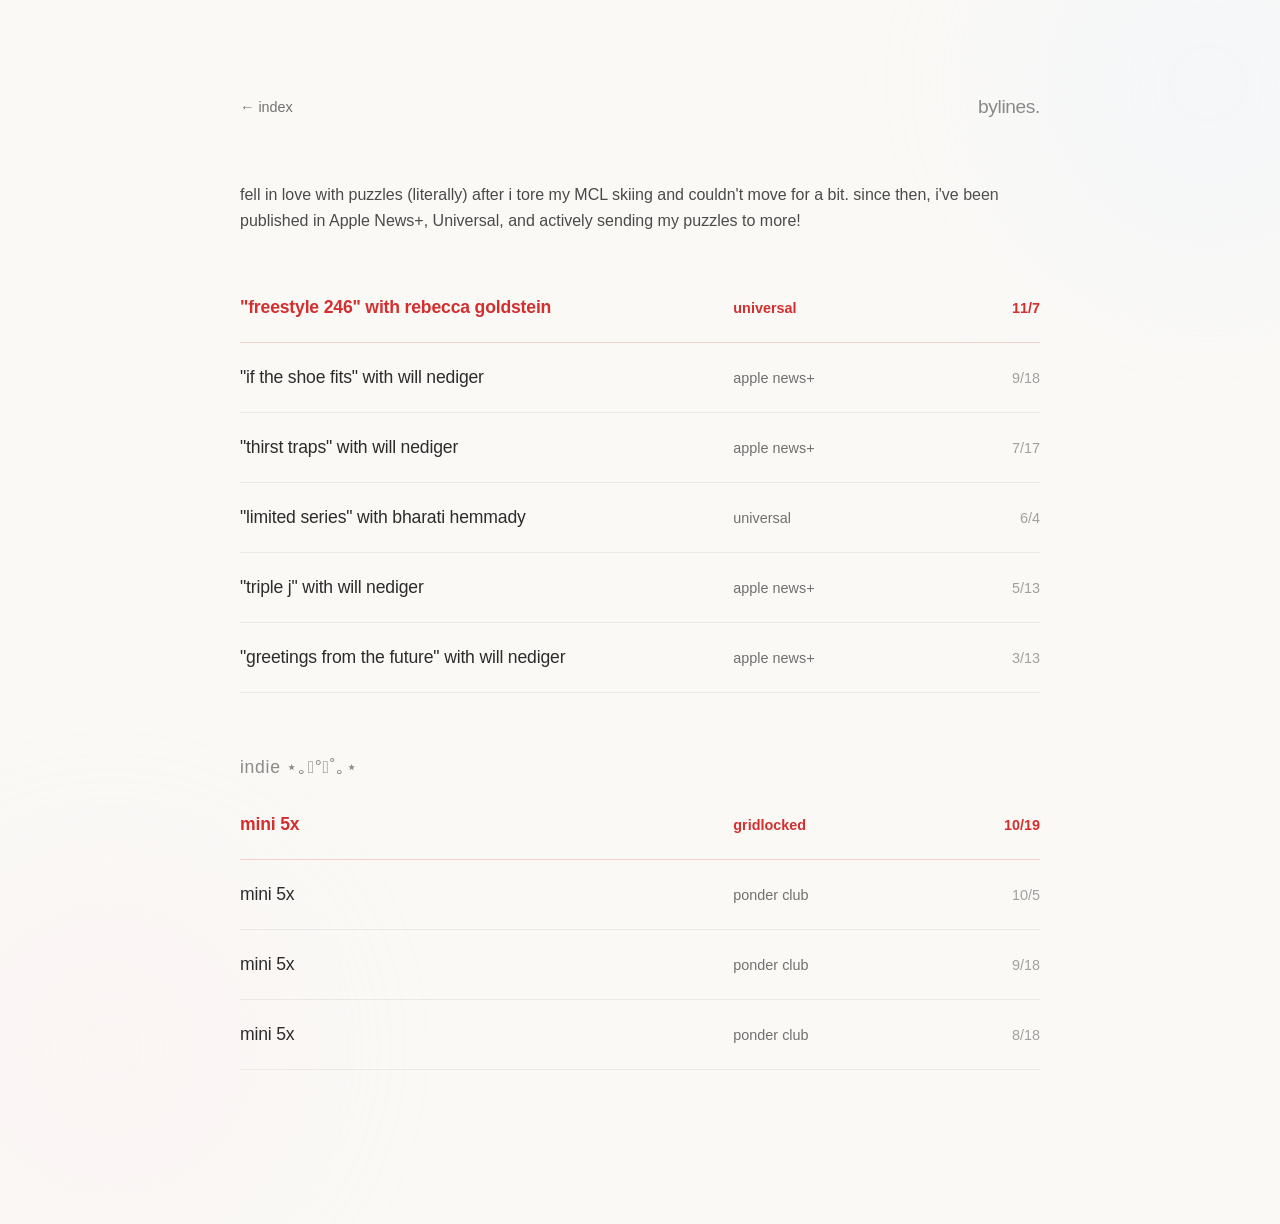
==== portfolio.html @ 16ce3bc5 "Update portfolio.html" ====
<!DOCTYPE html>
<html lang="en">

<head>
    <meta charset="UTF-8">
    <meta name="viewport" content="width=device-width, initial-scale=1.0">
    <title>Portfolio — Namita Shashidhar</title>
    <style>
        * {
            margin: 0;
            padding: 0;
            box-sizing: border-box;
        }

        body {
            background-color: #faf9f6;
            color: #1a1a1a;
            font-family: -apple-system, BlinkMacSystemFont, "Segoe UI", Roboto, sans-serif;
            min-height: 100vh;
            padding: 6rem 2rem;
            position: relative;
            overflow-x: hidden;
        }

        .nav-header {
            max-width: 800px;
            margin: 0 auto 4rem auto;
            display: flex;
            justify-content: space-between;
            align-items: center;
            z-index: 10;
            position: relative;
        }

        .back-btn {
            color: #1a1a1a;
            text-decoration: none;
            font-size: 0.9rem;
            font-weight: 500;
            transition: transform 0.2s ease, opacity 0.2s ease;
            opacity: 0.6;
        }

        .back-btn:hover {
            transform: translateX(-3px);
            opacity: 1;
        }

        .page-title {
            font-size: 1.2rem;
            font-weight: 500;
            letter-spacing: -0.02em;
            color: #8a8a8a;
        }

        .portfolio-list,
        .puzzle-list {
            max-width: 800px;
            margin: 0 auto;
            display: flex;
            flex-direction: column;
            z-index: 10;
            position: relative;
        }

        .article-row {
            display: grid;
            grid-template-columns: 2fr 1fr 60px;
            align-items: center;
            padding: 1.5rem 0;
            border-bottom: 1px solid rgba(0, 0, 0, 0.06);
            text-decoration: none;
            color: inherit;
            transition: transform 0.2s ease, padding-left 0.2s ease;
        }

        .article-row.featured {
            border-bottom-color: rgba(211, 47, 47, 0.2);
        }

        .article-row.featured .article-title {
            color: #d32f2f;
            font-weight: 700;
            background: none;
            -webkit-text-fill-color: initial;
        }

        .article-row.featured .byline {
            color: #d32f2f;
            font-weight: 600;
        }

        .article-row.featured .date {
            color: #d32f2f;
            font-weight: 600;
        }

        @media (min-width: 769px) {
            .article-row:hover {
                padding-left: 0.5rem;
                background: linear-gradient(
                    90deg,
                    rgba(0, 0, 0, 0.01) 0%,
                    rgba(0, 0, 0, 0) 100%
                );
            }

            .article-row:hover .article-title {
                color: #000000;
            }

            .article-row.featured:hover .article-title {
                color: #d32f2f;
            }

            .article-row:hover .date {
                color: #1a1a1a;
            }

            .article-row.featured:hover .date {
                color: #d32f2f;
            }
        }

        .article-title {
            font-size: 1.1rem;
            font-weight: 500;
            letter-spacing: -0.01em;
            color: #2c2c2c;
            padding-right: 2rem;
            transition: color 0.2s ease;
        }

        .byline {
            font-size: 0.9rem;
            color: #707070;
            font-weight: 400;
        }

        .date {
            font-size: 0.9rem;
            color: #a0a0a0;
            text-align: right;
            font-variant-numeric: tabular-nums;
            transition: color 0.2s ease;
        }

        /* Section heading */
        .section-label {
            max-width: 800px;
            margin: 4rem auto 0.75rem auto;
            font-size: 1.1rem;
            color: #8a8a8a;
            text-transform: lowercase;
            letter-spacing: 0.04em;
        }

        .floating-shape {
            position: absolute;
            border-radius: 50%;
            filter: blur(80px);
            opacity: 0.2;
            z-index: 1;
        }

        .shape1 {
            width: 400px;
            height: 400px;
            background: #e3edff;
            top: -10%;
            right: -10%;
            animation: floatAround 25s infinite alternate ease-in-out;
        }

        .shape2 {
            width: 350px;
            height: 350px;
            background: #ffe3ec;
            bottom: -5%;
            left: -5%;
            animation: floatAround 30s infinite alternate-reverse ease-in-out;
        }

        @keyframes floatAround {
            0% {
                transform: translate(0, 0) rotate(0deg);
            }

            50% {
                transform: translate(30px, 30px) rotate(180deg);
            }

            100% {
                transform: translate(-15px, 15px) rotate(360deg);
            }
        }

        @media (max-width: 768px) {
            body {
                padding: 3rem 1.5rem;
            }

            .nav-header {
                margin-bottom: 2rem;
            }

            .article-row {
                grid-template-columns: 1fr;
                gap: 0.4rem;
                padding: 1.25rem 0;
            }

            .date {
                text-align: left;
                font-size: 0.8rem;
            }

            .byline {
                font-size: 0.85rem;
            }

            .section-label {
                margin-top: 3rem;
                font-size: 1.1rem;
            }
        }
    </style>
</head>

<body>

    <div class="floating-shape shape1"></div>
    <div class="floating-shape shape2"></div>

    <header class="nav-header">
        <a href="index.html" class="back-btn">← index</a>
        <h1 class="page-title">bylines.</h1>
    </header>

    <p style="
        max-width: 800px;
        margin: 0 auto 2.5rem auto;
        font-size: 1rem;
        color: #4a4a4a;
        line-height: 1.6;
    ">
        fell in love with puzzles (literally) after i tore my MCL skiing and couldn't move for a bit. since then, i've been published in Apple News+, Universal, and actively sending my puzzles to more!
    </p>

    <main class="portfolio-list">

        <a 
            href="" 
            class="article-row featured"
            target="_blank"
            rel="noopener noreferrer"
        >
            <h2 class="article-title">"freestyle 246" with rebecca goldstein</h2>
            <span class="byline">universal</span>
            <span class="date">11/7</span>
        </a>

        <a 
            href="https://apple.news/JGdBl8bDhQVa5fqOhWgiktg" 
            class="article-row"
            target="_blank"
            rel="noopener noreferrer"
        >
            <h2 class="article-title">"if the shoe fits" with will nediger</h2>
            <span class="byline">apple news+</span>
            <span class="date">9/18</span>
        </a>

        <a 
            href="https://apple.news/JGdBl8bDhQVa5fqOhWgiktg" 
            class="article-row"
            target="_blank"
            rel="noopener noreferrer"
        >
            <h2 class="article-title">"thirst traps" with will nediger</h2>
            <span class="byline">apple news+</span>
            <span class="date">7/17</span>
        </a>

        <a href="#" class="article-row">
            <h2 class="article-title">"limited series" with bharati hemmady</h2>
            <span class="byline">universal</span>
            <span class="date">6/4</span>
        </a>

        <a 
            href="https://apple.news/JgFRftgpQSh2XU2IUOKPrVg" 
            class="article-row"
            target="_blank"
            rel="noopener noreferrer"
        >
            <h2 class="article-title">"triple j" with will nediger</h2>
            <span class="byline">apple news+</span>
            <span class="date">5/13</span>
        </a>

        <a 
            href="https://apple.news/J2Wm60hFoTzG8KmAn9UJ8fQ" 
            class="article-row"
            target="_blank"
            rel="noopener noreferrer"
        >
            <h2 class="article-title">"greetings from the future" with will nediger</h2>
            <span class="byline">apple news+</span>
            <span class="date">3/13</span>
        </a>

    </main>

    <p class="section-label">
        indie ⋆｡𖦹°⭒˚｡⋆
    </p>

    <main class="puzzle-list">

        <a
            href="#"
            class="article-row featured"
        >
            <h2 class="article-title">mini 5x</h2>
            <span class="byline">gridlocked</span>
            <span class="date">10/19</span>
        </a>

        <a 
            href="https://ponderclub.co/mini-5x5/10-05-2026"
            class="article-row"
            target="_blank"
            rel="noopener noreferrer"
        >
            <h2 class="article-title">mini 5x</h2>
            <span class="byline">ponder club</span>
            <span class="date">10/5</span>
        </a>

        <a 
            href="https://ponderclub.co/mini-5x5/09-18-2026"
            class="article-row"
            target="_blank"
            rel="noopener noreferrer"
        >
            <h2 class="article-title">mini 5x</h2>
            <span class="byline">ponder club</span>
            <span class="date">9/18</span>
        </a>

        <a
            href="https://ponderclub.co/mini-5x5/08-18-2026"
            class="article-row"
            target="_blank"
            rel="noopener noreferrer"
        >
            <h2 class="article-title">mini 5x</h2>
            <span class="byline">ponder club</span>
            <span class="date">8/18</span>
        </a>

    </main>

</body>

</html>
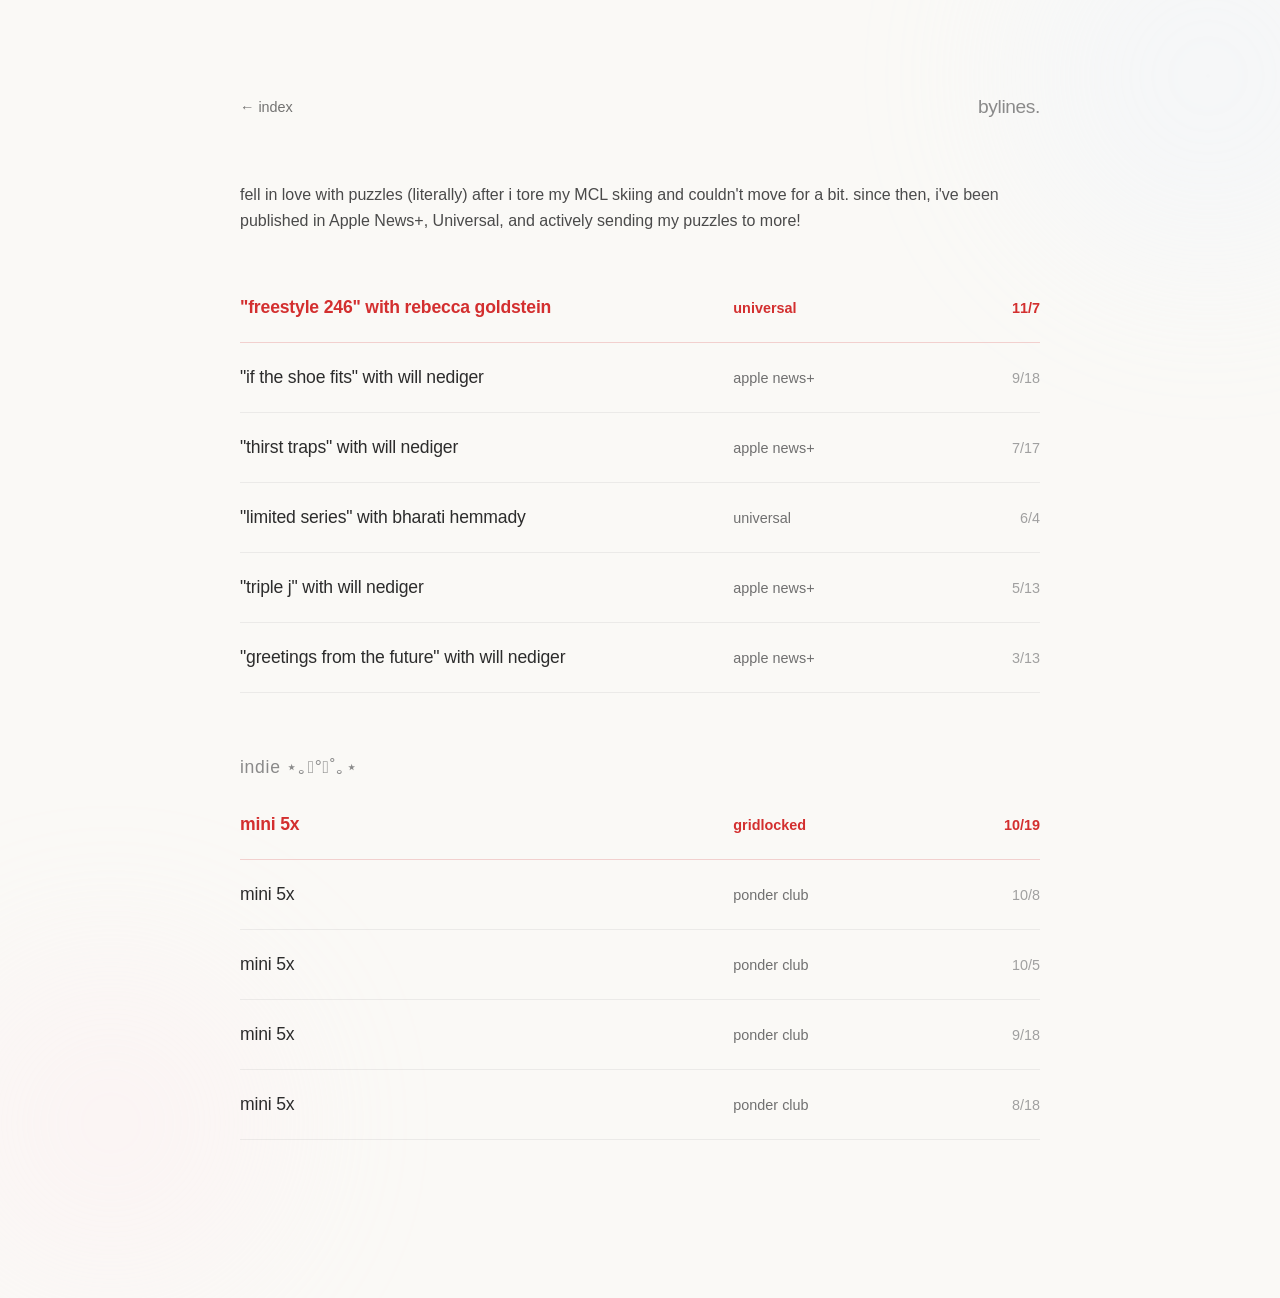
==== commit 80189726: "Update portfolio.html" ====
--- a/portfolio.html
+++ b/portfolio.html
@@ -327,6 +327,16 @@
             <span class="date">10/19</span>
         </a>
 
+         <a 
+            href="https://ponderclub.co/mini-5x5/10-08-2026"
+            class="article-row"
+            target="_blank"
+            rel="noopener noreferrer"
+        >
+            <h2 class="article-title">mini 5x</h2>
+            <span class="byline">ponder club</span>
+            <span class="date">10/8</span>
+        </a>
         <a 
             href="https://ponderclub.co/mini-5x5/10-05-2026"
             class="article-row"
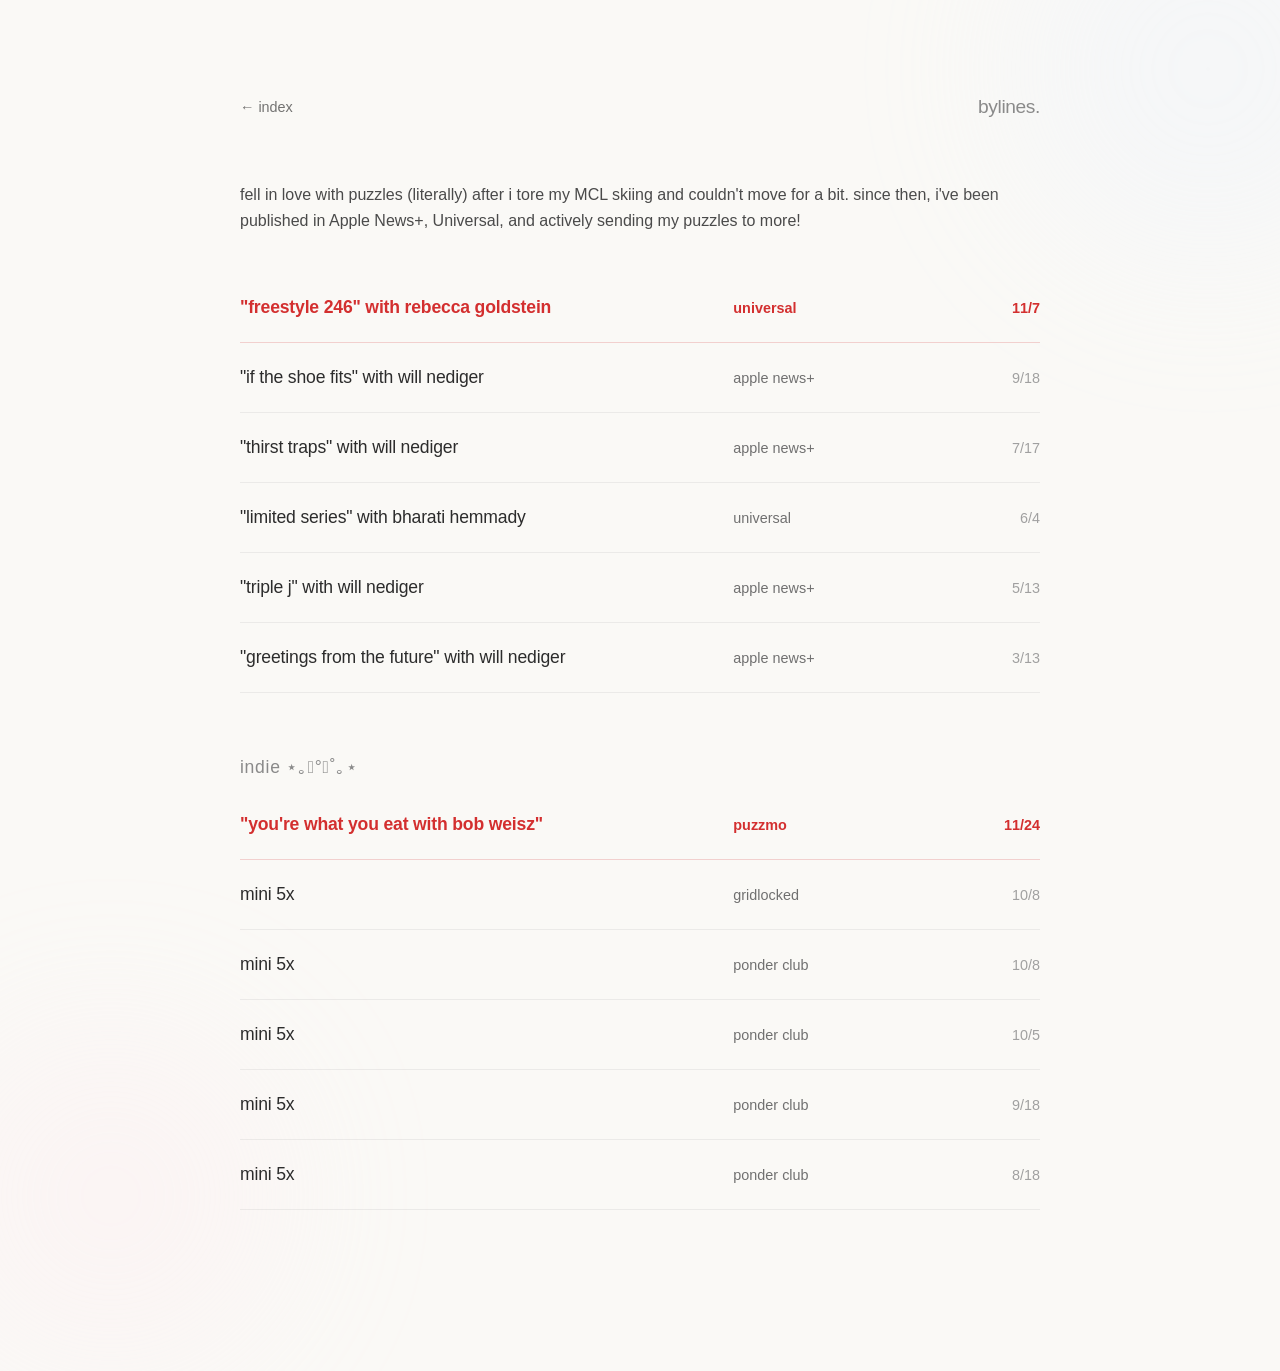
==== commit a31ef47d: "Update portfolio.html" ====
--- a/portfolio.html
+++ b/portfolio.html
@@ -261,7 +261,7 @@
         </a>
 
         <a 
-            href="https://apple.news/JGdBl8bDhQVa5fqOhWgiktg" 
+            href="https://apple.news/J_jizL1T-RFmOpnNCob130w" 
             class="article-row"
             target="_blank"
             rel="noopener noreferrer"
@@ -319,12 +319,23 @@
     <main class="puzzle-list">
 
         <a
-            href="#"
+            href=""
             class="article-row featured"
         >
+            <h2 class="article-title">"you're what you eat with bob weisz"</h2>
+            <span class="byline">puzzmo</span>
+            <span class="date">11/24</span>
+        </a>
+        
+        <a 
+            href="https://gridlockedxw.com/puzzles/2026-10-19-mini-10-19.html"
+            class="article-row"
+            target="_blank"
+            rel="noopener noreferrer"
+        >
             <h2 class="article-title">mini 5x</h2>
             <span class="byline">gridlocked</span>
-            <span class="date">10/19</span>
+            <span class="date">10/8</span>
         </a>
 
          <a 
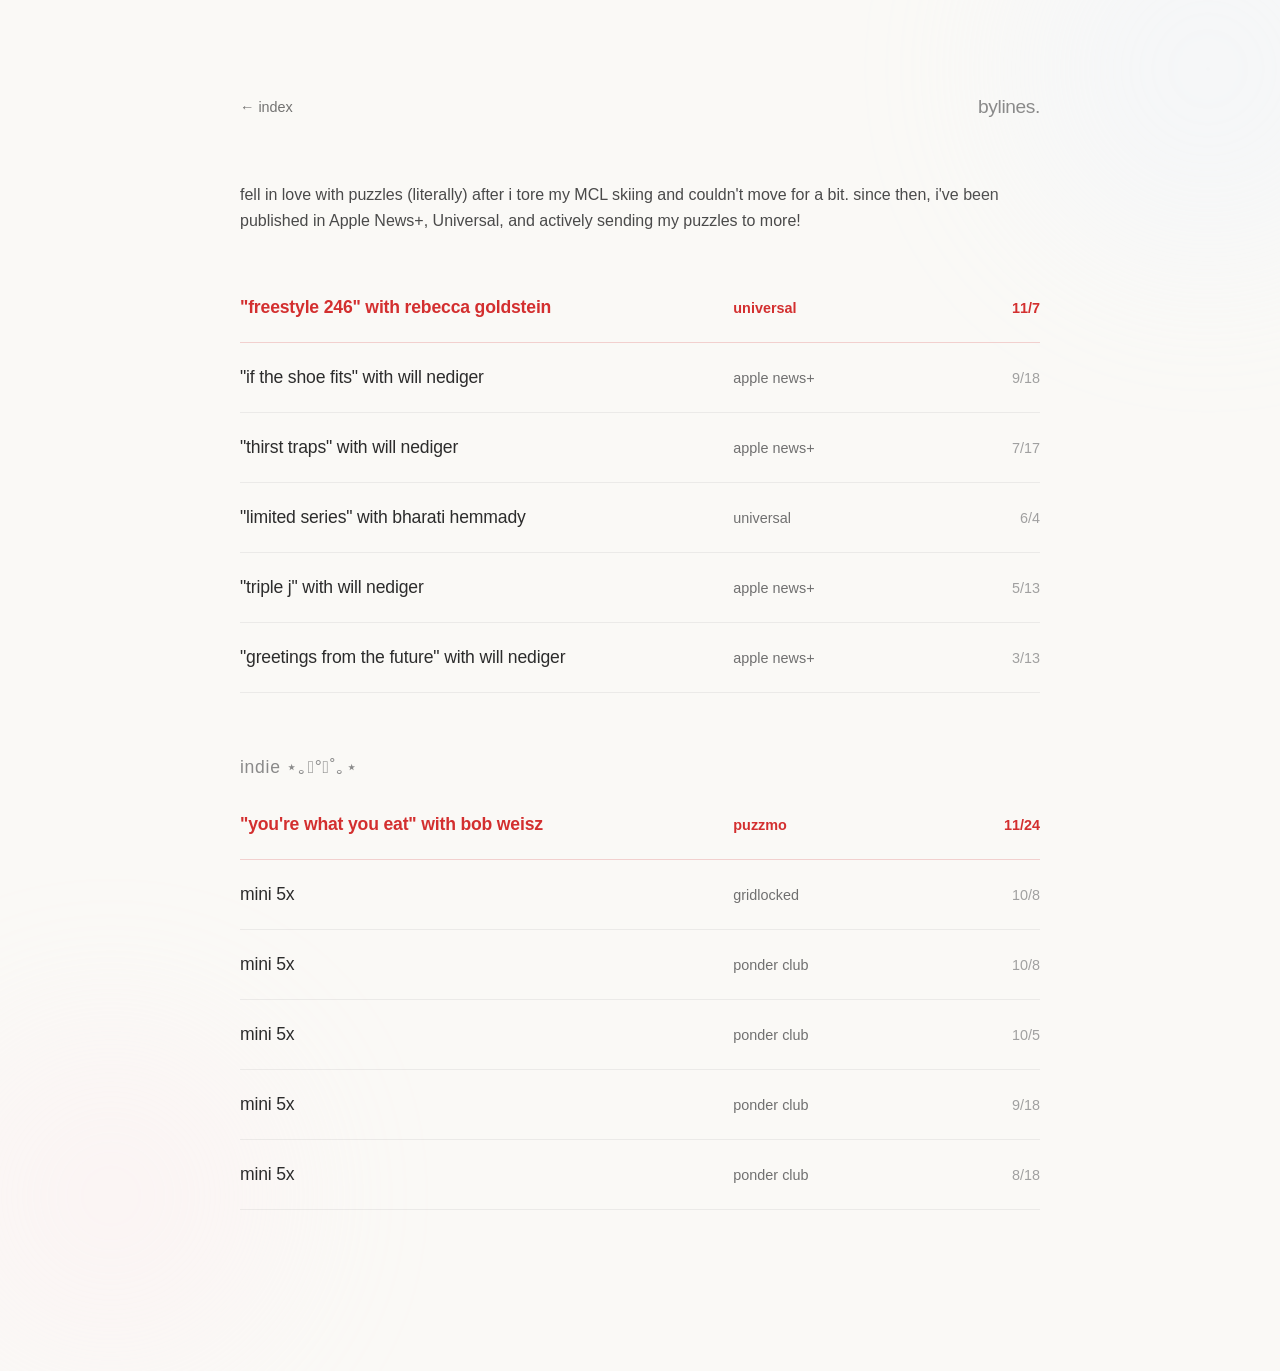
==== commit ae66ae3a: "Update portfolio.html" ====
--- a/portfolio.html
+++ b/portfolio.html
@@ -322,7 +322,7 @@
             href=""
             class="article-row featured"
         >
-            <h2 class="article-title">"you're what you eat with bob weisz"</h2>
+            <h2 class="article-title">"you're what you eat" with bob weisz</h2>
             <span class="byline">puzzmo</span>
             <span class="date">11/24</span>
         </a>
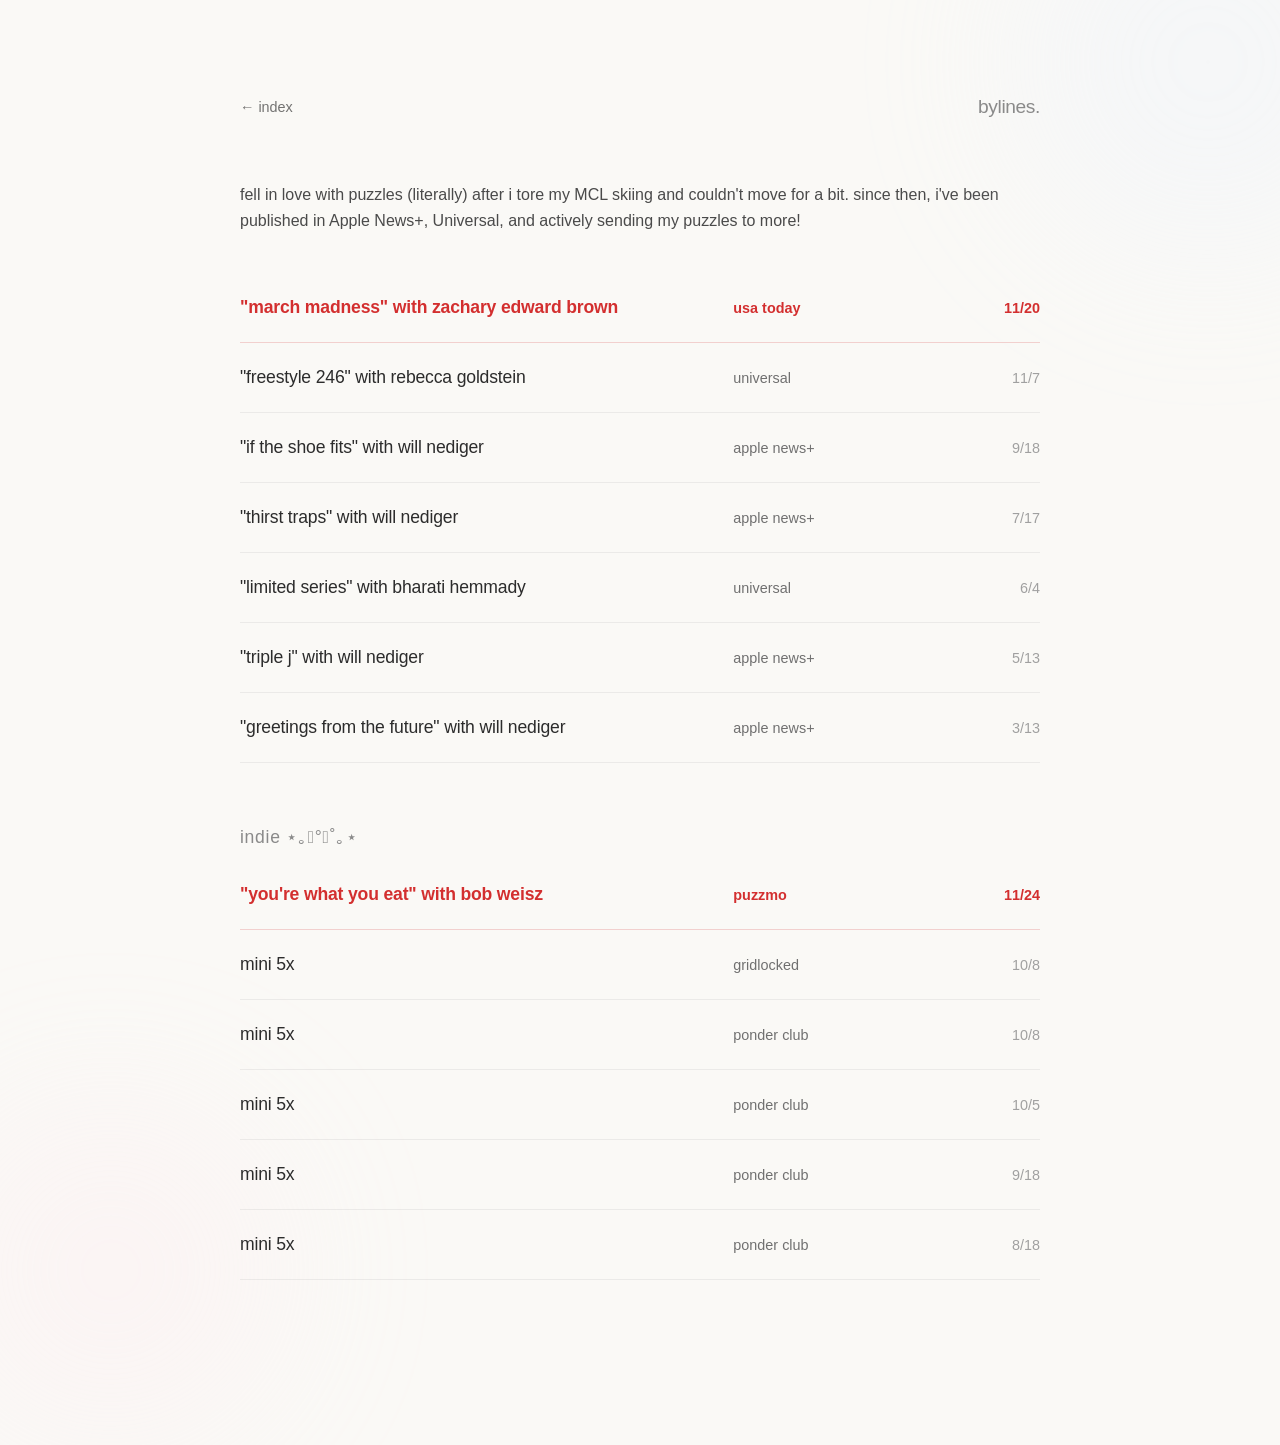
==== commit f0e38b9a: "Update portfolio.html" ====
--- a/portfolio.html
+++ b/portfolio.html
@@ -255,6 +255,16 @@
             target="_blank"
             rel="noopener noreferrer"
         >
+            <h2 class="article-title">"march madness" with zachary edward brown</h2>
+            <span class="byline">usa today</span>
+            <span class="date">11/20</span>
+        </a>
+        <a 
+            href="" 
+            class="article-row"
+            target="_blank"
+            rel="noopener noreferrer"
+        >
             <h2 class="article-title">"freestyle 246" with rebecca goldstein</h2>
             <span class="byline">universal</span>
             <span class="date">11/7</span>
